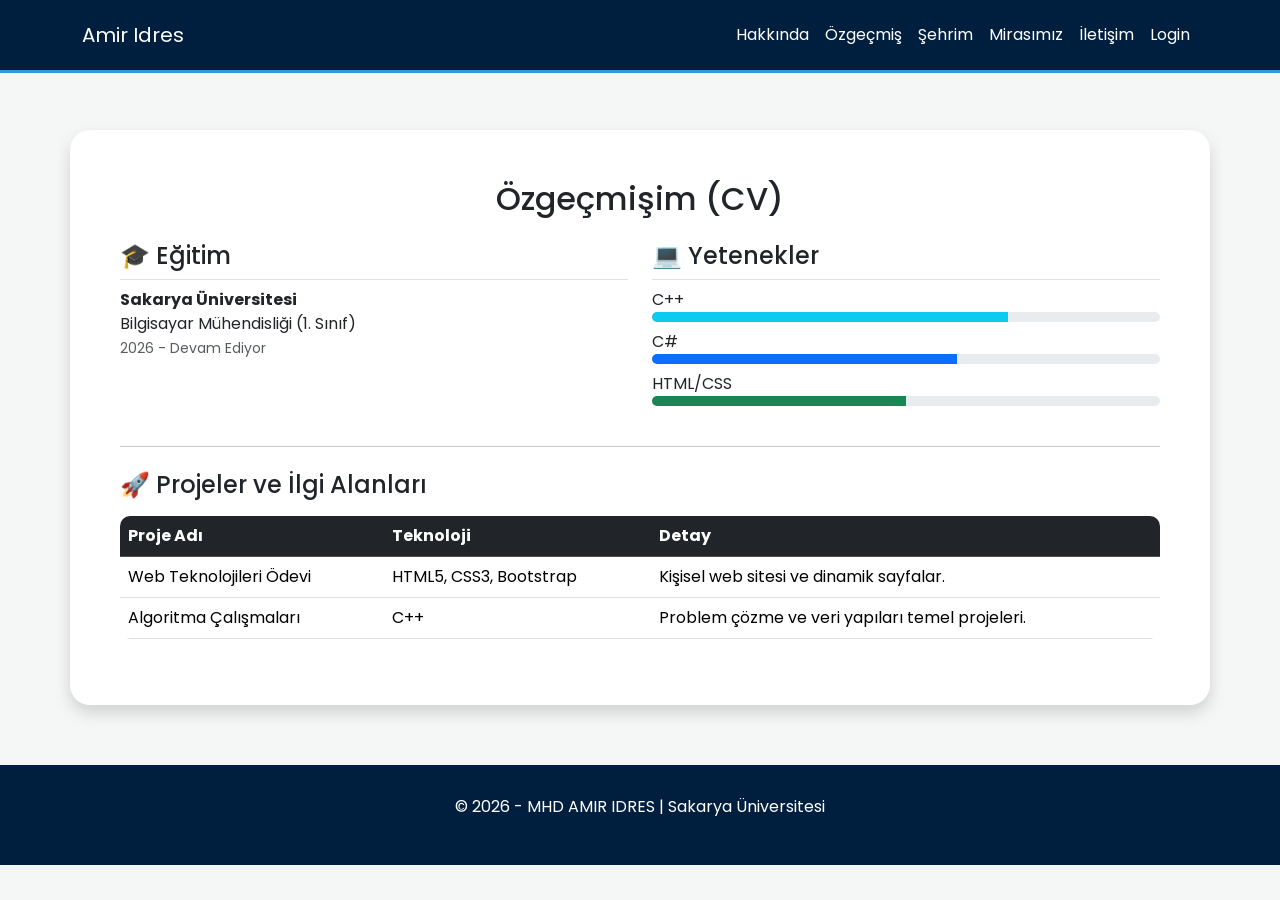
==== cv.html @ def02ac9 "CV ve Sehir sayfalari eklendi" ====
<!DOCTYPE html>
<html lang="tr">
<head>
    <meta charset="UTF-8">
    <meta name="viewport" content="width=device-width, initial-scale=1.0">
    <title>MHD AMIR IDRES - Özgeçmiş</title>
    <link href="https://cdn.jsdelivr.net/npm/bootstrap@5.3.0/dist/css/bootstrap.min.css" rel="stylesheet">
    <link rel="stylesheet" href="style.css">
</head>
<body>

    <nav class="navbar navbar-expand-lg">
        <div class="container">
            <a class="navbar-brand" href="index.html">Amir Idres</a>
            <div class="navbar-nav">
                <a class="nav-link" href="index.html">Hakkında</a>
                <a class="nav-link active" href="cv.html">Özgeçmiş</a>
                <a class="nav-link" href="sehir.html">Şehrim</a>
                <a class="nav-link" href="mirasimiz.html">Mirasımız</a>
                <a class="nav-link" href="iletisim.html">İletişim</a>
                <a class="nav-link" href="login.php">Login</a>
            </div>
        </div>
    </nav>

    <div class="container main-content shadow">
        <h2 class="text-center mb-4">Özgeçmişim (CV)</h2>
        
        <div class="row">
            <div class="col-md-6">
                <h4 class="border-bottom pb-2">🎓 Eğitim</h4>
                <div class="mb-3">
                    <strong>Sakarya Üniversitesi</strong><br>
                    Bilgisayar Mühendisliği (1. Sınıf)<br>
                    <small class="text-muted">2026 - Devam Ediyor</small>
                </div>
            </div>

            <div class="col-md-6">
                <h4 class="border-bottom pb-2">💻 Yetenekler</h4>
                <ul class="list-unstyled">
                    <li>C++ <div class="progress mb-2"><div class="progress-bar bg-info" style="width: 70%"></div></div></li>
                    <li>C# <div class="progress mb-2"><div class="progress-bar bg-primary" style="width: 60%"></div></div></li>
                    <li>HTML/CSS <div class="progress mb-2"><div class="progress-bar bg-success" style="width: 50%"></div></div></li>
                </ul>
            </div>
        </div>

        <hr class="my-4">

        <h4 class="mb-3">🚀 Projeler ve İlgi Alanları</h4>
        <table class="table table-hover">
            <thead class="table-dark">
                <tr>
                    <th>Proje Adı</th>
                    <th>Teknoloji</th>
                    <th>Detay</th>
                </tr>
            </thead>
            <tbody>
                <tr>
                    <td>Web Teknolojileri Ödevi</td>
                    <td>HTML5, CSS3, Bootstrap</td>
                    <td>Kişisel web sitesi ve dinamik sayfalar.</td>
                </tr>
                <tr>
                    <td>Algoritma Çalışmaları</td>
                    <td>C++</td>
                    <td>Problem çözme ve veri yapıları temel projeleri.</td>
                </tr>
            </tbody>
        </table>
    </div>

    <footer>
        <p>&copy; 2026 - MHD AMIR IDRES | Sakarya Üniversitesi</p>
    </footer>

</body>
</html>
---- style.css ----
@import url('https://fonts.googleapis.com/css2?family=Poppins:wght@300;400;600;700&display=swap');

body {
    background-color: #f4f7f6;
    font-family: 'Poppins', sans-serif;
    margin: 0;
}

/* NAVBAR AYARLARI */
.navbar {
    background-color: #001f3f !important;
    position: fixed !important;
    top: 0;
    width: 100%;
    z-index: 10000 !important;
    padding: 15px 0;
    border-bottom: 3px solid #3498db;
}

.navbar-brand, .nav-link {
    color: white !important;
}

.name-text {
    color: #3498db;
    font-weight: 700;
}

/* ANA KUTU HİZALAMASI (Yazıları Menüden Kurtaran Kısım) */
.main-content {
    background: white;
    padding: 50px;
    border-radius: 20px;
    margin-top: 130px !important; /* Boşluğu biraz daha artırdım */
    margin-bottom: 60px;
}

.card {
    border: none;
    transition: 0.3s;
}

.card:hover {
    transform: translateY(-10px);
    background-color: #f1f4f9;
}

.profile-placeholder {
    width: 180px;
    height: 180px;
    background: #001f3f;
    color: white;
    border-radius: 50%;
    display: flex;
    align-items: center;
    justify-content: center;
    margin: 0 auto;
}

footer {
    background-color: #001f3f;
    color: white;
    padding: 30px 0;
    text-align: center;
} 
/* Progress Bar Ayarları */
.progress {
    height: 10px;
    border-radius: 5px;
}

.table {
    border-radius: 10px;
    overflow: hidden;
}
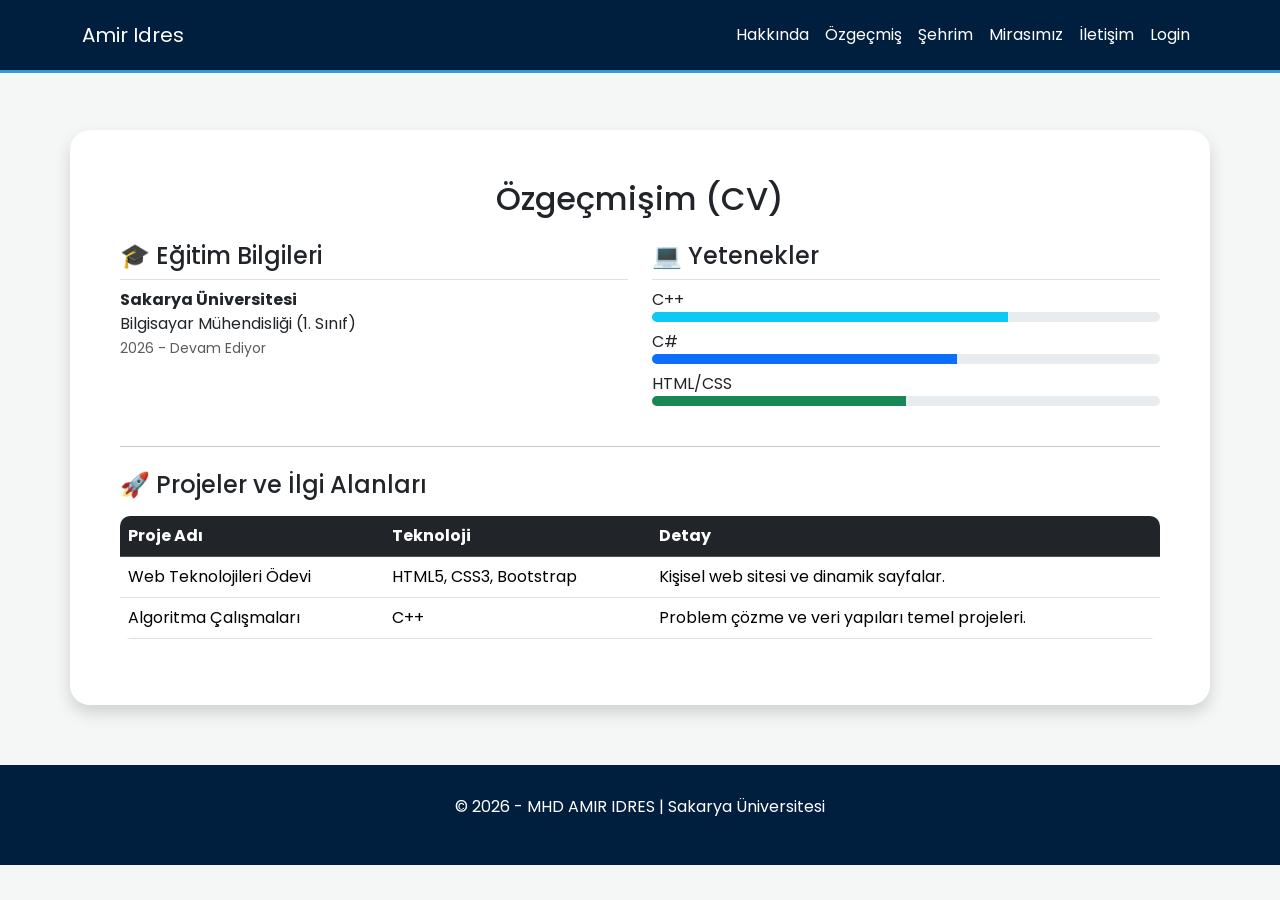
==== commit 16b2ea85: "Güncelleme yapıldı index ve cv dosyaları güncellendi ve profil resmi eklendi" ====
--- a/cv.html
+++ b/cv.html
@@ -1,80 +1,87 @@
-<!DOCTYPE html>
-<html lang="tr">
-<head>
-    <meta charset="UTF-8">
-    <meta name="viewport" content="width=device-width, initial-scale=1.0">
-    <title>MHD AMIR IDRES - Özgeçmiş</title>
-    <link href="https://cdn.jsdelivr.net/npm/bootstrap@5.3.0/dist/css/bootstrap.min.css" rel="stylesheet">
-    <link rel="stylesheet" href="style.css">
-</head>
-<body>
-
-    <nav class="navbar navbar-expand-lg">
-        <div class="container">
-            <a class="navbar-brand" href="index.html">Amir Idres</a>
-            <div class="navbar-nav">
-                <a class="nav-link" href="index.html">Hakkında</a>
-                <a class="nav-link active" href="cv.html">Özgeçmiş</a>
-                <a class="nav-link" href="sehir.html">Şehrim</a>
-                <a class="nav-link" href="mirasimiz.html">Mirasımız</a>
-                <a class="nav-link" href="iletisim.html">İletişim</a>
-                <a class="nav-link" href="login.php">Login</a>
-            </div>
-        </div>
-    </nav>
-
-    <div class="container main-content shadow">
-        <h2 class="text-center mb-4">Özgeçmişim (CV)</h2>
-        
-        <div class="row">
-            <div class="col-md-6">
-                <h4 class="border-bottom pb-2">🎓 Eğitim</h4>
-                <div class="mb-3">
-                    <strong>Sakarya Üniversitesi</strong><br>
-                    Bilgisayar Mühendisliği (1. Sınıf)<br>
-                    <small class="text-muted">2026 - Devam Ediyor</small>
-                </div>
-            </div>
-
-            <div class="col-md-6">
-                <h4 class="border-bottom pb-2">💻 Yetenekler</h4>
-                <ul class="list-unstyled">
-                    <li>C++ <div class="progress mb-2"><div class="progress-bar bg-info" style="width: 70%"></div></div></li>
-                    <li>C# <div class="progress mb-2"><div class="progress-bar bg-primary" style="width: 60%"></div></div></li>
-                    <li>HTML/CSS <div class="progress mb-2"><div class="progress-bar bg-success" style="width: 50%"></div></div></li>
-                </ul>
-            </div>
-        </div>
-
-        <hr class="my-4">
-
-        <h4 class="mb-3">🚀 Projeler ve İlgi Alanları</h4>
-        <table class="table table-hover">
-            <thead class="table-dark">
-                <tr>
-                    <th>Proje Adı</th>
-                    <th>Teknoloji</th>
-                    <th>Detay</th>
-                </tr>
-            </thead>
-            <tbody>
-                <tr>
-                    <td>Web Teknolojileri Ödevi</td>
-                    <td>HTML5, CSS3, Bootstrap</td>
-                    <td>Kişisel web sitesi ve dinamik sayfalar.</td>
-                </tr>
-                <tr>
-                    <td>Algoritma Çalışmaları</td>
-                    <td>C++</td>
-                    <td>Problem çözme ve veri yapıları temel projeleri.</td>
-                </tr>
-            </tbody>
-        </table>
-    </div>
-
-    <footer>
-        <p>&copy; 2026 - MHD AMIR IDRES | Sakarya Üniversitesi</p>
-    </footer>
-
-</body>
+<!DOCTYPE html>
+<html lang="tr">
+<head>
+    <meta charset="UTF-8">
+    <meta name="viewport" content="width=device-width, initial-scale=1.0">
+    <title>MHD AMIR IDRES - Özgeçmiş</title>
+    <link href="https://cdn.jsdelivr.net/npm/bootstrap@5.3.0/dist/css/bootstrap.min.css" rel="stylesheet">
+    <link rel="stylesheet" href="style.css">
+</head>
+<body>
+
+    <header>
+        <nav class="navbar navbar-expand-lg">
+            <div class="container">
+                <a class="navbar-brand" href="index.html">Amir Idres</a>
+                <div class="navbar-nav">
+                    <a class="nav-link" href="index.html">Hakkında</a>
+                    <a class="nav-link active" href="cv.html">Özgeçmiş</a>
+                    <a class="nav-link" href="sehir.html">Şehrim</a>
+                    <a class="nav-link" href="mirasimiz.html">Mirasımız</a>
+                    <a class="nav-link" href="iletisim.html">İletişim</a>
+                    <a class="nav-link" href="login.php">Login</a>
+                </div>
+            </div>
+        </nav>
+    </header>
+
+    <main class="container main-content shadow">
+        <h2 class="text-center mb-4">Özgeçmişim (CV)</h2>
+        
+        <div class="row">
+            <section class="col-md-6">
+                <h4 class="border-bottom pb-2">🎓 Eğitim Bilgileri</h4>
+                <article class="mb-3">
+                    <strong>Sakarya Üniversitesi</strong><br>
+                    Bilgisayar Mühendisliği (1. Sınıf)<br>
+                    <small class="text-muted">2026 - Devam Ediyor</small>
+                </article>
+            </section>
+
+            <section class="col-md-6">
+                <h4 class="border-bottom pb-2">💻 Yetenekler</h4>
+                <ul class="list-unstyled">
+                    <li>C++ <div class="progress mb-2"><div class="progress-bar bg-info" style="width: 70%"></div></div></li>
+                    <li>C# <div class="progress mb-2"><div class="progress-bar bg-primary" style="width: 60%"></div></div></li>
+                    <li>HTML/CSS <div class="progress mb-2"><div class="progress-bar bg-success" style="width: 50%"></div></div></li>
+                </ul>
+            </section>
+        </div>
+
+        <hr class="my-4">
+
+        <section>
+            <h4 class="mb-3">🚀 Projeler ve İlgi Alanları</h4>
+            <div class="table-responsive">
+                <table class="table table-hover">
+                    <thead class="table-dark">
+                        <tr>
+                            <th>Proje Adı</th>
+                            <th>Teknoloji</th>
+                            <th>Detay</th>
+                        </tr>
+                    </thead>
+                    <tbody>
+                        <tr>
+                            <td>Web Teknolojileri Ödevi</td>
+                            <td>HTML5, CSS3, Bootstrap</td>
+                            <td>Kişisel web sitesi ve dinamik sayfalar.</td>
+                        </tr>
+                        <tr>
+                            <td>Algoritma Çalışmaları</td>
+                            <td>C++</td>
+                            <td>Problem çözme ve veri yapıları temel projeleri.</td>
+                        </tr>
+                    </tbody>
+                </table>
+            </div>
+        </section>
+    </main>
+
+    <footer>
+        <p>&copy; 2026 - MHD AMIR IDRES | Sakarya Üniversitesi</p>
+    </footer>
+
+    <script src="https://cdn.jsdelivr.net/npm/bootstrap@5.3.0/dist/js/bootstrap.bundle.min.js"></script>
+</body>
 </html>
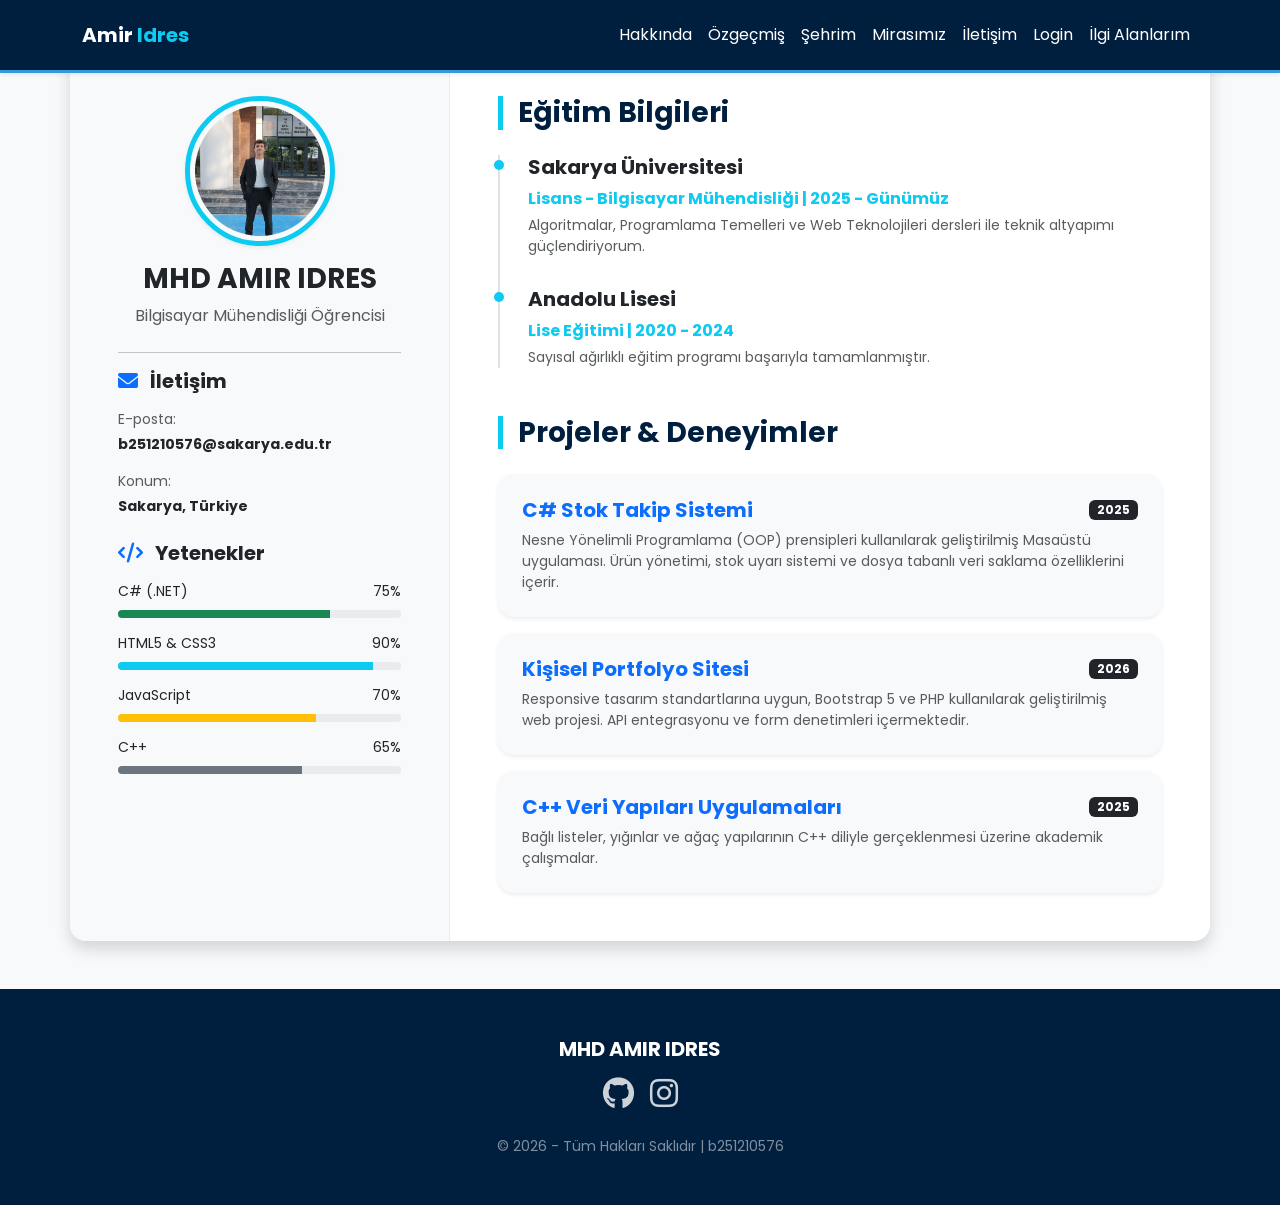
==== commit bbf99ac1: "cv dosyası ve ilgi alanlarım sayfası cv dosyası geliştirildi ve ilgi alanlarım sayfası eklendi." ====
--- a/cv.html
+++ b/cv.html
@@ -6,80 +6,203 @@
     <title>MHD AMIR IDRES - Özgeçmiş</title>
     <link href="https://cdn.jsdelivr.net/npm/bootstrap@5.3.0/dist/css/bootstrap.min.css" rel="stylesheet">
     <link rel="stylesheet" href="style.css">
+    <link rel="stylesheet" href="https://cdnjs.cloudflare.com/ajax/libs/font-awesome/6.0.0/css/all.min.css">
+    <style>
+        body { background-color: #f8f9fa; }
+        .bg-dark-blue { background-color: #001f3f; }
+        .text-info-custom { color: #0dcaf0; }
+
+        /* CV Sidebar ve İçerik Stilleri */
+        .cv-sidebar {
+            background-color: #fff;
+            border-right: 1px solid #eee;
+        }
+        
+        .profile-img {
+            width: 150px;
+            height: 150px;
+            object-fit: cover;
+            border: 5px solid #0dcaf0;
+            padding: 5px;
+        }
+
+        .section-title {
+            border-left: 5px solid #0dcaf0;
+            padding-left: 15px;
+            margin-bottom: 25px;
+            font-weight: 700;
+            color: #001f3f;
+        }
+
+        /* Zaman Çizelgesi (Timeline) */
+        .timeline {
+            position: relative;
+            padding-left: 30px;
+        }
+        .timeline::before {
+            content: '';
+            position: absolute;
+            left: 0;
+            top: 0;
+            height: 100%;
+            width: 2px;
+            background: #dee2e6;
+        }
+        .timeline-item {
+            position: relative;
+            margin-bottom: 30px;
+        }
+        .timeline-item::after {
+            content: '';
+            position: absolute;
+            left: -34px;
+            top: 5px;
+            width: 10px;
+            height: 10px;
+            border-radius: 50%;
+            background: #0dcaf0;
+        }
+
+        .skill-bar { height: 8px; border-radius: 5px; margin-bottom: 15px;}
+        
+        .project-card {
+            transition: transform 0.3s ease;
+        }
+        .project-card:hover {
+            transform: scale(1.02);
+        }
+
+        footer .social-btn { transition: all 0.3s ease; opacity: 0.8; }
+        footer .social-btn:hover { transform: translateY(-5px); opacity: 1; color: #0dcaf0 !important; }
+    </style>
 </head>
 <body>
 
     <header>
-        <nav class="navbar navbar-expand-lg">
+        <nav class="navbar navbar-expand-lg navbar-dark bg-dark-blue shadow-sm mb-5">
             <div class="container">
-                <a class="navbar-brand" href="index.html">Amir Idres</a>
-                <div class="navbar-nav">
-                    <a class="nav-link" href="index.html">Hakkında</a>
-                    <a class="nav-link active" href="cv.html">Özgeçmiş</a>
-                    <a class="nav-link" href="sehir.html">Şehrim</a>
-                    <a class="nav-link" href="mirasimiz.html">Mirasımız</a>
-                    <a class="nav-link" href="iletisim.html">İletişim</a>
-                    <a class="nav-link" href="login.php">Login</a>
+                <a class="navbar-brand fw-bold" href="index.html">Amir <span class="text-info-custom">Idres</span></a>
+                <button class="navbar-toggler" type="button" data-bs-toggle="collapse" data-bs-target="#navbarNav">
+                    <span class="navbar-toggler-icon"></span>
+                </button>
+                <div class="collapse navbar-collapse" id="navbarNav">
+                    <div class="navbar-nav ms-auto">
+                        <a class="nav-link" href="index.html">Hakkında</a>
+                        <a class="nav-link active" href="cv.html">Özgeçmiş</a>
+                        <a class="nav-link" href="sehir.html">Şehrim</a>
+                        <a class="nav-link" href="mirasimiz.html">Mirasımız</a>
+                        <a class="nav-link" href="iletisim.html">İletişim</a>
+                        <a class="nav-link" href="login.php">Login</a>
+                        <a class="nav-link" href="ilgialanlarim.html">İlgi Alanlarım</a>
+                    </div>
                 </div>
             </div>
         </nav>
     </header>
 
-    <main class="container main-content shadow">
-        <h2 class="text-center mb-4">Özgeçmişim (CV)</h2>
-        
-        <div class="row">
-            <section class="col-md-6">
-                <h4 class="border-bottom pb-2">🎓 Eğitim Bilgileri</h4>
-                <article class="mb-3">
-                    <strong>Sakarya Üniversitesi</strong><br>
-                    Bilgisayar Mühendisliği (1. Sınıf)<br>
-                    <small class="text-muted">2026 - Devam Ediyor</small>
-                </article>
-            </section>
-
-            <section class="col-md-6">
-                <h4 class="border-bottom pb-2">💻 Yetenekler</h4>
-                <ul class="list-unstyled">
-                    <li>C++ <div class="progress mb-2"><div class="progress-bar bg-info" style="width: 70%"></div></div></li>
-                    <li>C# <div class="progress mb-2"><div class="progress-bar bg-primary" style="width: 60%"></div></div></li>
-                    <li>HTML/CSS <div class="progress mb-2"><div class="progress-bar bg-success" style="width: 50%"></div></div></li>
-                </ul>
-            </section>
+    <main class="container shadow rounded-4 p-0 my-5 bg-white overflow-hidden">
+        <div class="row g-0">
+            <aside class="col-lg-4 p-4 p-md-5 cv-sidebar bg-light">
+                <div class="text-center mb-4">
+                    <img src="img/profil.jpg" class="profile-img rounded-circle mb-3 shadow-sm" alt="Profil Fotoğrafı" onerror="this.src='https://via.placeholder.com/150'">
+                    <h3 class="fw-bold">MHD AMIR IDRES</h3>
+                    <p class="text-muted">Bilgisayar Mühendisliği Öğrencisi</p>
+                </div>
+
+                <hr>
+
+                <div class="mb-4">
+                    <h5 class="fw-bold mb-3"><i class="fas fa-envelope me-2 text-primary"></i> İletişim</h5>
+                    <p class="small mb-1 text-muted">E-posta:</p>
+                    <p class="small fw-bold">b251210576@sakarya.edu.tr</p>
+                    <p class="small mb-1 text-muted">Konum:</p>
+                    <p class="small fw-bold">Sakarya, Türkiye</p>
+                </div>
+
+                <div class="mb-4">
+                    <h5 class="fw-bold mb-3"><i class="fas fa-code me-2 text-primary"></i> Yetenekler</h5>
+                    
+                    <div class="mb-2 small d-flex justify-content-between"><span>C# (.NET)</span> <span>75%</span></div>
+                    <div class="progress skill-bar"><div class="progress-bar bg-success" style="width: 75%"></div></div>
+
+                    <div class="mb-2 small d-flex justify-content-between"><span>HTML5 & CSS3</span> <span>90%</span></div>
+                    <div class="progress skill-bar"><div class="progress-bar bg-info" style="width: 90%"></div></div>
+
+                    <div class="mb-2 small d-flex justify-content-between"><span>JavaScript</span> <span>70%</span></div>
+                    <div class="progress skill-bar"><div class="progress-bar bg-warning" style="width: 70%"></div></div>
+
+                    <div class="mb-2 small d-flex justify-content-between"><span>C++</span> <span>65%</span></div>
+                    <div class="progress skill-bar"><div class="progress-bar bg-secondary" style="width: 65%"></div></div>
+                </div>
+            </aside>
+
+            <div class="col-lg-8 p-4 p-md-5">
+                
+                <section class="mb-5">
+                    <h3 class="section-title">Eğitim Bilgileri</h3>
+                    <div class="timeline">
+                        <article class="timeline-item">
+                            <h5 class="fw-bold text-dark">Sakarya Üniversitesi</h5>
+                            <p class="text-info-custom fw-bold mb-1">Lisans - Bilgisayar Mühendisliği | 2025 - Günümüz</p>
+                            <p class="text-muted small">Algoritmalar, Programlama Temelleri ve Web Teknolojileri dersleri ile teknik altyapımı güçlendiriyorum.</p>
+                        </article>
+                        
+                        <article class="timeline-item">
+                            <h5 class="fw-bold text-dark">Anadolu Lisesi</h5>
+                            <p class="text-info-custom fw-bold mb-1">Lise Eğitimi | 2020 - 2024</p>
+                            <p class="text-muted small">Sayısal ağırlıklı eğitim programı başarıyla tamamlanmıştır.</p>
+                        </article>
+                    </div>
+                </section>
+
+                <section>
+                    <h3 class="section-title">Projeler & Deneyimler</h3>
+                    
+                    <article class="card border-0 bg-light rounded-4 p-4 mb-3 project-card shadow-sm">
+                        <div class="d-flex justify-content-between align-items-center mb-2">
+                            <h5 class="fw-bold mb-0 text-primary">C# Stok Takip Sistemi</h5>
+                            <span class="badge bg-dark">2025</span>
+                        </div>
+                        <p class="text-muted small mb-0">
+                            Nesne Yönelimli Programlama (OOP) prensipleri kullanılarak geliştirilmiş Masaüstü uygulaması. 
+                            Ürün yönetimi, stok uyarı sistemi ve dosya tabanlı veri saklama özelliklerini içerir.
+                        </p>
+                    </article>
+
+                    <article class="card border-0 bg-light rounded-4 p-4 mb-3 project-card shadow-sm">
+                        <div class="d-flex justify-content-between align-items-center mb-2">
+                            <h5 class="fw-bold mb-0 text-primary">Kişisel Portfolyo Sitesi</h5>
+                            <span class="badge bg-dark">2026</span>
+                        </div>
+                        <p class="text-muted small mb-0">
+                            Responsive tasarım standartlarına uygun, Bootstrap 5 ve PHP kullanılarak geliştirilmiş web projesi. 
+                            API entegrasyonu ve form denetimleri içermektedir.
+                        </p>
+                    </article>
+
+                    <article class="card border-0 bg-light rounded-4 p-4 project-card shadow-sm">
+                        <div class="d-flex justify-content-between align-items-center mb-2">
+                            <h5 class="fw-bold mb-0 text-primary">C++ Veri Yapıları Uygulamaları</h5>
+                            <span class="badge bg-dark">2025</span>
+                        </div>
+                        <p class="text-muted small mb-0">
+                            Bağlı listeler, yığınlar ve ağaç yapılarının C++ diliyle gerçeklenmesi üzerine akademik çalışmalar.
+                        </p>
+                    </article>
+                </section>
+            </div>
         </div>
-
-        <hr class="my-4">
-
-        <section>
-            <h4 class="mb-3">🚀 Projeler ve İlgi Alanları</h4>
-            <div class="table-responsive">
-                <table class="table table-hover">
-                    <thead class="table-dark">
-                        <tr>
-                            <th>Proje Adı</th>
-                            <th>Teknoloji</th>
-                            <th>Detay</th>
-                        </tr>
-                    </thead>
-                    <tbody>
-                        <tr>
-                            <td>Web Teknolojileri Ödevi</td>
-                            <td>HTML5, CSS3, Bootstrap</td>
-                            <td>Kişisel web sitesi ve dinamik sayfalar.</td>
-                        </tr>
-                        <tr>
-                            <td>Algoritma Çalışmaları</td>
-                            <td>C++</td>
-                            <td>Problem çözme ve veri yapıları temel projeleri.</td>
-                        </tr>
-                    </tbody>
-                </table>
+    </main>
+
+    <footer class="py-5 bg-dark-blue text-white">
+        <div class="container text-center">
+            <h5 class="fw-bold mb-3">MHD AMIR IDRES</h5>
+            <div class="d-flex justify-content-center gap-3 mb-4">
+                <a href="https://github.com/emiridris" target="_blank" class="text-white social-btn"><i class="fab fa-github fa-2x"></i></a>
+                <a href="https://www.instagram.com/emiridris54" target="_blank" class="text-white social-btn"><i class="fab fa-instagram fa-2x"></i></a>
             </div>
-        </section>
-    </main>
-
-    <footer>
-        <p>&copy; 2026 - MHD AMIR IDRES | Sakarya Üniversitesi</p>
+            <p class="small opacity-50 mb-0">&copy; 2026 - Tüm Hakları Saklıdır | b251210576</p>
+        </div>
     </footer>
 
     <script src="https://cdn.jsdelivr.net/npm/bootstrap@5.3.0/dist/js/bootstrap.bundle.min.js"></script>
